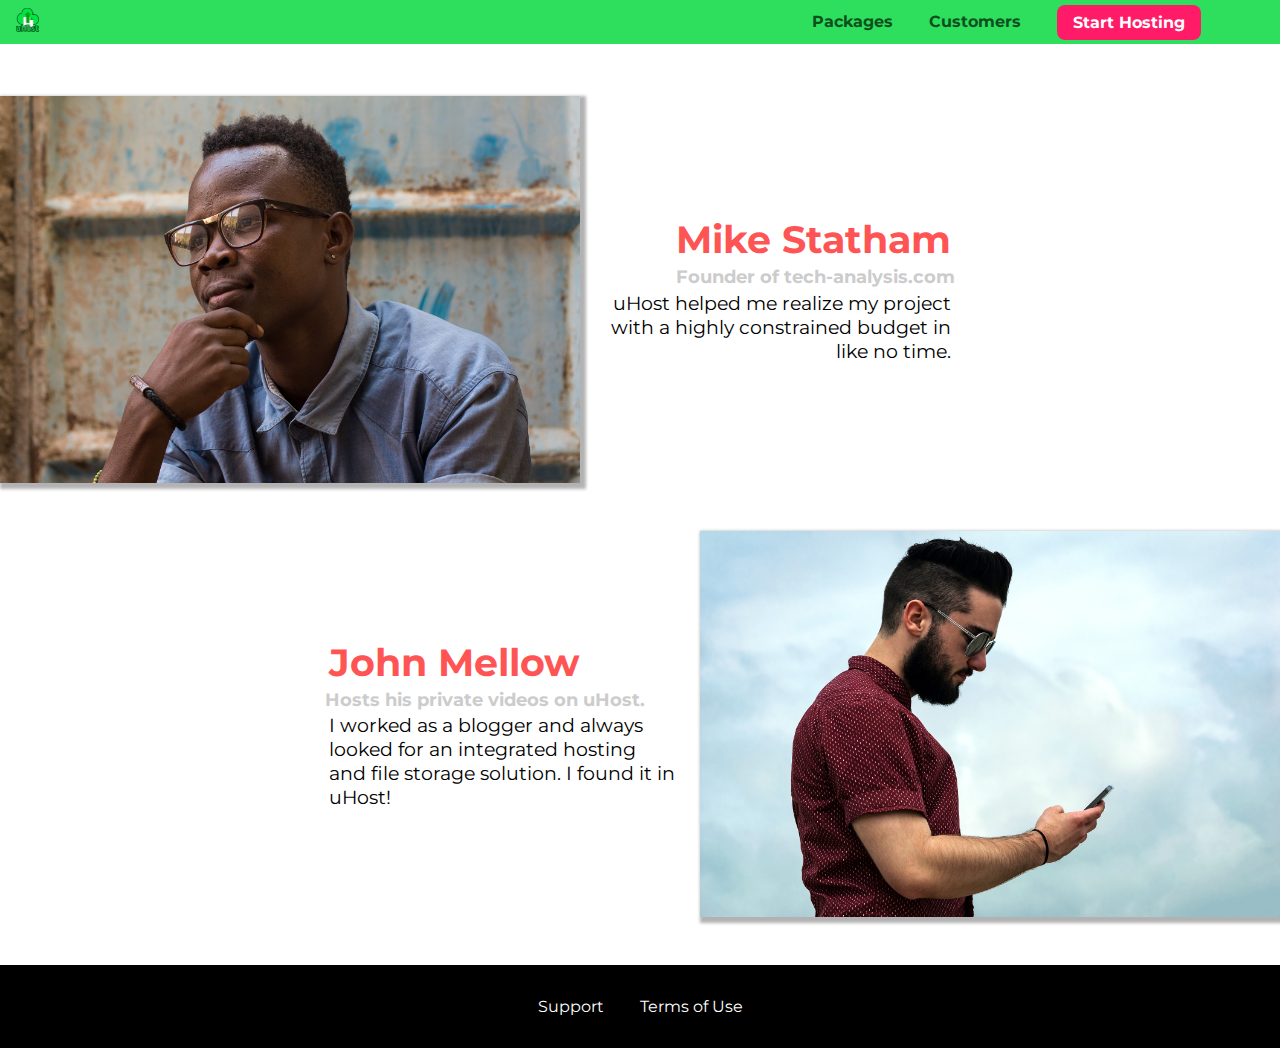
==== customers/index.html @ bc8a31b6 "Units" ====
<!DOCTYPE html>
<html lang="en">

<head>
    <meta charset="UTF-8">
    <meta name="viewport" content="width=device-width, initial-scale=1.0">
    <meta http-equiv="X-UA-Compatible" content="ie=edge">
    <title>uHost Customers</title>
    <link rel="shortcut icon" href="../favicon.png">
    <link href="https://fonts.googleapis.com/css?family=Anton|Montserrat:400,700" rel="stylesheet">
    <link rel="stylesheet" href="../shared.css">
    <link rel="stylesheet" href="customers.css">
</head>

<body>
  <div class="backdrop"></div>
    <header class="main-header">
        <div>
            <a href="../index.html" class="main-header__brand">
                <img src="../images/uhost-icon.png" alt="uHost - Your favorite hosting company" srcset="">                
            </a>
        </div>
        <nav class="main-nav">
            <ul class="main-nav__items">
                <li class="main-nav__item">
                    <a href="../packages/index.html">Packages</a>
                </li>
                <li class="main-nav__item">
                    <a href="index.html">Customers</a>
                </li>
                <li class="main-nav__item main-nav__item--cta">
                    <a href="start-hosting/index.html">Start Hosting</a>
                </li>
            </ul>
        </nav>
    </header>

    <main>
        <div>
            <div class="testimonial" id="customer-1">
                <div class="testimonial__image-container">
                    <img src="../images/customer-1.jpg" alt="Mike Statham - Customer" class="testimonial__image">
                </div>
                <div class="testimonial__info">
                    <h1 class="testimonial__name">Mike Statham</h1>
                    <h2 class="testimonial__subtitle">Founder of
                        <a href="tech-analysis.com">tech-analysis.com</a>
                    </h2>
                    <p class="testimonial__text">uHost helped me realize my project with a highly constrained budget in like no time.</p>
                </div>
            </div>
            <div class="testimonial" id="customer-2">

                <div class="testimonial__info">
                    <h1 class="testimonial__name">John Mellow</h1>
                    <h2 class="testimonial__subtitle">Hosts his private videos on uHost.
                    </h2>
                    <p class="testimonial__text">I worked as a blogger and always looked for an integrated hosting and file storage solution. I found
                        it in uHost!
                    </p>
                </div>
                <div class="testimonial__image-container">
                    <img src="../images/customer-2.jpg" alt="John Mellow - Customer" class="testimonial__image">
                </div>
            </div>
        </div>
    </main>
    <footer class="main-footer">
        <nav>
            <ul class="main-footer__links">
                <li class="main-footer__link">
                    <a href="#">Support</a>
                </li>
                <li class="main-footer__link">
                    <a href="#">Terms of Use</a>
                </li>
            </ul>
        </nav>
    </footer>
</body>

</html>
---- shared.css ----
* {
  box-sizing: border-box;
}

body {
  font-family: 'Montserrat', sans-serif;
  margin: 0;
}

.backdrop {
  position: fixed;
  display: none;
  top: 0;
  left: 0;
  z-index: 100;
  width: 100vw;
  height: 100vh;
  background: rgba(0,0,0,0.5);
}

.main-header {
  width: 100%;
  position: fixed;
  top: 0;
  left: 0;
  background: #2ddf5c;
  padding: 0.5rem 1rem;
  z-index: 1;
}

.main-header > div {
  display: inline-block;
  vertical-align: middle;
}

.main-header__brand {
  color: #0e4f1f;
  text-decoration: none;
  font-weight: bold;
  font-size: 1.5rem;
  height: 1.5rem;
  /* width: 20px; */
  display: inline-block;
}

.main-header__brand img {
  height: 100%;
  /* width: 100%; */
}

.main-nav {
  display: inline-block;
  text-align: right;
  width: calc(100% - 74px);
  vertical-align: middle;
}

.main-nav__items {
  margin: 0;
  padding: 0;
  list-style: none;
}

.main-nav__item {
  display: inline-block;
  margin: 0 1rem;
}

.main-nav__item a {
  text-decoration: none;
  color: #0e4f1f;
  font-weight: bold;
  padding: 0.2rem 0;
}

.main-nav__item a:hover,
.main-nav__item a:active {
  color: white;
  border-bottom: 5px solid white;
}

.main-nav__item--cta a {
  color: white;
  background: #ff1b68;
  padding: 0.5rem 1rem;
  border-radius: 8px;
}

.main-nav__item--cta a:hover,
.main-nav__item--cta a:active {
  color: #ff1b68;
  background: white;
  border: none;
}

.main-footer {
  background: black;
  padding: 2rem;
  margin-top: 3rem;
}

.main-footer__links {
  list-style: none;
  margin: 0;
  padding: 0;
  text-align: center;
}

.main-footer__link {
  display: inline-block;
  margin: 0 1rem;
}

.main-footer__link a {
  color: white;
  text-decoration: none;
}

.main-footer__link a:hover,
.main-footer__link a:active {
  color: #ccc;
}

.button {
  background: #0e4f1f;
  color: white;
  font: inherit;
  border: 1.5px solid #0e4f1f;
  padding: 0.5rem;
  border-radius: 8px;
  font-weight: bold;
  cursor: pointer;
}

.button:hover,
.button:active {
  background: white;
  color: #0e4f1f;
}

.button:focus {
  outline: none;
}
---- customers/customers.css ----
.testimonial {
    font-size: 1.2rem;
    margin: 3rem 0;
  }
  
  .testimonial__list {
    width: 80%;
    margin: auto;
  }
  
  .testimonial:first-of-type {
    margin-top: 96px;
  }

  .testimonial__image-container {
    width: 65%;
    max-width: 580px;
    display: inline-block;
    vertical-align: middle;
    box-shadow: 3px 3px 3px 3px rgba(0, 0 ,0 , 0.3);
  }

  .testimonial__image {
    width: 100%;    
    vertical-align: top;
  }
  
  .testimonial__info {
    text-align: right;
    padding: 0.9rem;    
    display: inline-block;
    vertical-align: middle;      
    width: 30%;
  }
  
  #customer-2.testimonial {
    text-align: right;
  }
  
  #customer-2 .testimonial__info {
    text-align: left;
  }
  
  .testimonial__name {
    margin: 0.2rem;
    color: #ff5454;
    font-size: 2em;
  }
  
  .testimonial__subtitle {
    margin: 0;
    font-size: 1.1rem;
    color: #ccc;
  }
  
  .testimonial__subtitle a {
    color: inherit;
    text-decoration: none;
  }
  
  .testimonial__subtitle a:hover,
  .testimonial__subtitle a:active {
    color: #7a7a7a;
  }
  
  .testimonial__text {
    margin: 0.2rem;
  }
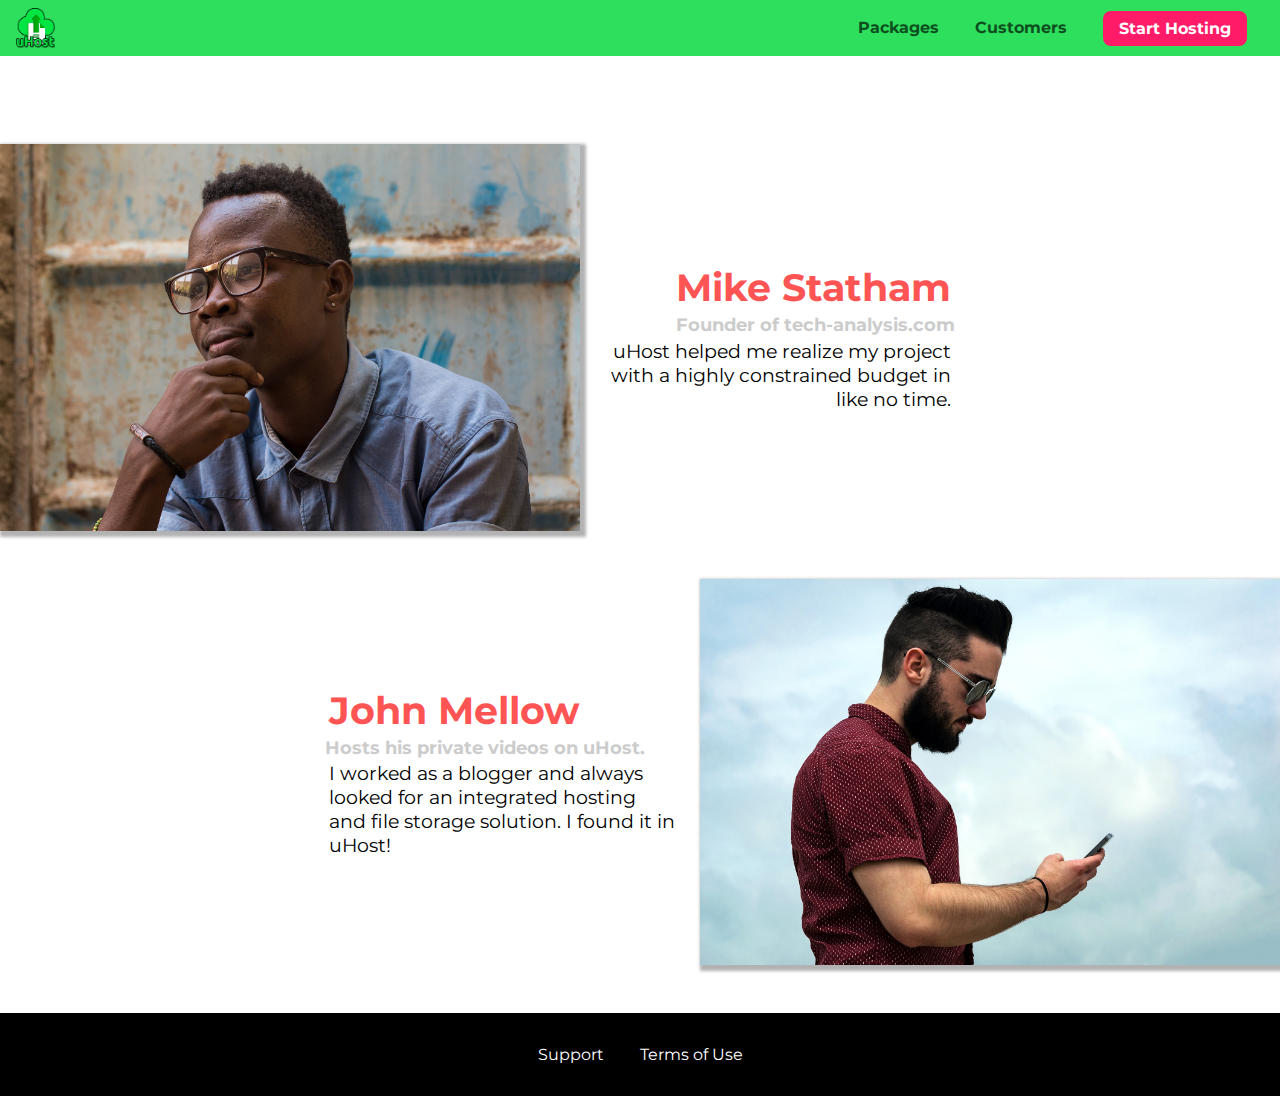
==== commit 241b4e48: "section 9 and 10" ====
--- a/customers/index.html
+++ b/customers/index.html
@@ -1,82 +1,118 @@
 <!DOCTYPE html>
 <html lang="en">
+  <head>
+    <meta charset="UTF-8" />
+    <meta name="viewport" content="width=device-width, initial-scale=1.0" />
+    <meta http-equiv="X-UA-Compatible" content="ie=edge" />
+    <title>uHost Customers</title>
+    <link rel="shortcut icon" href="../favicon.png" />
+    <link
+      href="https://fonts.googleapis.com/css?family=Anton|Montserrat:400,700"
+      rel="stylesheet"
+    />
+    <link rel="stylesheet" href="../shared.css" />
+    <link rel="stylesheet" href="customers.css" />
+  </head>
 
-<head>
-    <meta charset="UTF-8">
-    <meta name="viewport" content="width=device-width, initial-scale=1.0">
-    <meta http-equiv="X-UA-Compatible" content="ie=edge">
-    <title>uHost Customers</title>
-    <link rel="shortcut icon" href="../favicon.png">
-    <link href="https://fonts.googleapis.com/css?family=Anton|Montserrat:400,700" rel="stylesheet">
-    <link rel="stylesheet" href="../shared.css">
-    <link rel="stylesheet" href="customers.css">
-</head>
-
-<body>
-  <div class="backdrop"></div>
+  <body>
+    <div class="backdrop"></div>
     <header class="main-header">
-        <div>
-            <a href="../index.html" class="main-header__brand">
-                <img src="../images/uhost-icon.png" alt="uHost - Your favorite hosting company" srcset="">                
-            </a>
+      <div>
+        <button class="toggle-button">
+          <span class="toggle-button__bar"></span>
+          <span class="toggle-button__bar"></span>
+          <span class="toggle-button__bar"></span>
+        </button>
+        <a href="../index.html" class="main-header__brand">
+          <img
+            src="../images/uhost-icon.png"
+            alt="uHost - Your favorite hosting company"
+            srcset=""
+          />
+        </a>
+      </div>
+      <nav class="main-nav">
+        <ul class="main-nav__items">
+          <li class="main-nav__item">
+            <a href="../packages/index.html">Packages</a>
+          </li>
+          <li class="main-nav__item">
+            <a href="index.html">Customers</a>
+          </li>
+          <li class="main-nav__item main-nav__item--cta">
+            <a href="start-hosting/index.html">Start Hosting</a>
+          </li>
+        </ul>
+      </nav>
+    </header>
+    <nav class="mobile-nav">
+      <ul class="mobile-nav__items">
+        <li class="mobile-nav__item">
+          <a href="packages/index.html">Packages</a>
+        </li>
+        <li class="mobile-nav__item">
+          <a href="customers/index.html">Customers</a>
+        </li>
+        <li class="mobile-nav__item mobile-nav__item--cta">
+          <a href="start-hosting/index.html">Start Hosting</a>
+        </li>
+      </ul>
+    </nav>
+    <main>
+      <div>
+        <div class="testimonial" id="customer-1">
+          <div class="testimonial__image-container">
+            <img
+              src="../images/customer-1.jpg"
+              alt="Mike Statham - Customer"
+              class="testimonial__image"
+            />
+          </div>
+          <div class="testimonial__info">
+            <h1 class="testimonial__name">Mike Statham</h1>
+            <h2 class="testimonial__subtitle">
+              Founder of
+              <a href="tech-analysis.com">tech-analysis.com</a>
+            </h2>
+            <p class="testimonial__text">
+              uHost helped me realize my project with a highly constrained
+              budget in like no time.
+            </p>
+          </div>
         </div>
-        <nav class="main-nav">
-            <ul class="main-nav__items">
-                <li class="main-nav__item">
-                    <a href="../packages/index.html">Packages</a>
-                </li>
-                <li class="main-nav__item">
-                    <a href="index.html">Customers</a>
-                </li>
-                <li class="main-nav__item main-nav__item--cta">
-                    <a href="start-hosting/index.html">Start Hosting</a>
-                </li>
-            </ul>
-        </nav>
-    </header>
-
-    <main>
-        <div>
-            <div class="testimonial" id="customer-1">
-                <div class="testimonial__image-container">
-                    <img src="../images/customer-1.jpg" alt="Mike Statham - Customer" class="testimonial__image">
-                </div>
-                <div class="testimonial__info">
-                    <h1 class="testimonial__name">Mike Statham</h1>
-                    <h2 class="testimonial__subtitle">Founder of
-                        <a href="tech-analysis.com">tech-analysis.com</a>
-                    </h2>
-                    <p class="testimonial__text">uHost helped me realize my project with a highly constrained budget in like no time.</p>
-                </div>
-            </div>
-            <div class="testimonial" id="customer-2">
-
-                <div class="testimonial__info">
-                    <h1 class="testimonial__name">John Mellow</h1>
-                    <h2 class="testimonial__subtitle">Hosts his private videos on uHost.
-                    </h2>
-                    <p class="testimonial__text">I worked as a blogger and always looked for an integrated hosting and file storage solution. I found
-                        it in uHost!
-                    </p>
-                </div>
-                <div class="testimonial__image-container">
-                    <img src="../images/customer-2.jpg" alt="John Mellow - Customer" class="testimonial__image">
-                </div>
-            </div>
+        <div class="testimonial" id="customer-2">
+          <div class="testimonial__info">
+            <h1 class="testimonial__name">John Mellow</h1>
+            <h2 class="testimonial__subtitle">
+              Hosts his private videos on uHost.
+            </h2>
+            <p class="testimonial__text">
+              I worked as a blogger and always looked for an integrated hosting
+              and file storage solution. I found it in uHost!
+            </p>
+          </div>
+          <div class="testimonial__image-container">
+            <img
+              src="../images/customer-2.jpg"
+              alt="John Mellow - Customer"
+              class="testimonial__image"
+            />
+          </div>
         </div>
+      </div>
     </main>
     <footer class="main-footer">
-        <nav>
-            <ul class="main-footer__links">
-                <li class="main-footer__link">
-                    <a href="#">Support</a>
-                </li>
-                <li class="main-footer__link">
-                    <a href="#">Terms of Use</a>
-                </li>
-            </ul>
-        </nav>
+      <nav>
+        <ul class="main-footer__links">
+          <li class="main-footer__link">
+            <a href="#">Support</a>
+          </li>
+          <li class="main-footer__link">
+            <a href="#">Terms of Use</a>
+          </li>
+        </ul>
+      </nav>
     </footer>
-</body>
-
-</html>+    <script src="../shared.js"></script>
+  </body>
+</html>
--- a/shared.css
+++ b/shared.css
@@ -3,8 +3,13 @@
 }
 
 body {
-  font-family: 'Montserrat', sans-serif;
+  font-family: "Montserrat", sans-serif;
   margin: 0;
+}
+
+main {
+  min-height: calc(100vh - 3.5rem - 8rem);
+  margin-top: 3.5rem;
 }
 
 .backdrop {
@@ -15,7 +20,7 @@
   z-index: 100;
   width: 100vw;
   height: 100vh;
-  background: rgba(0,0,0,0.5);
+  background: rgba(0, 0, 0, 0.5);
 }
 
 .main-header {
@@ -33,14 +38,36 @@
   vertical-align: middle;
 }
 
+.toggle-button {
+  width: 3rem;
+  background: transparent;
+  border: none;
+  cursor: pointer;
+  padding-top: 0;
+  padding-bottom: 0;
+  vertical-align: middle;
+}
+
+.toggle-button:focus {
+  outline: none;
+}
+
+.toggle-button__bar {
+  width: 100%;
+  height: 0.2rem;
+  background: black;
+  display: block;
+  margin: 0.6rem 0;
+}
+
 .main-header__brand {
   color: #0e4f1f;
   text-decoration: none;
   font-weight: bold;
-  font-size: 1.5rem;
-  height: 1.5rem;
+  height: 2.5rem;
   /* width: 20px; */
   display: inline-block;
+  vertical-align: middle;
 }
 
 .main-header__brand img {
@@ -49,10 +76,7 @@
 }
 
 .main-nav {
-  display: inline-block;
-  text-align: right;
-  width: calc(100% - 74px);
-  vertical-align: middle;
+  display: none;
 }
 
 .main-nav__items {
@@ -66,7 +90,8 @@
   margin: 0 1rem;
 }
 
-.main-nav__item a {
+.main-nav__item a,
+.mobile-nav__item a {
   text-decoration: none;
   color: #0e4f1f;
   font-weight: bold;
@@ -79,7 +104,8 @@
   border-bottom: 5px solid white;
 }
 
-.main-nav__item--cta a {
+.main-nav__item--cta a,
+.mobile-nav__item--cta a {
   color: white;
   background: #ff1b68;
   padding: 0.5rem 1rem;
@@ -87,10 +113,25 @@
 }
 
 .main-nav__item--cta a:hover,
-.main-nav__item--cta a:active {
+.main-nav__item--cta a:active,
+.mobile-nav__item--cta a:hover,
+.mobile-nav__item--cta a:active {
   color: #ff1b68;
   background: white;
   border: none;
+}
+
+@media (min-width: 40rem) {
+  .toggle-button {
+    display: none;
+  }
+
+  .main-nav {
+    display: inline-block;
+    text-align: right;
+    width: calc(100% - 44px);
+    vertical-align: middle;
+  }
 }
 
 .main-footer {
@@ -107,8 +148,8 @@
 }
 
 .main-footer__link {
-  display: inline-block;
-  margin: 0 1rem;
+  display: block;
+  margin: 1rem 0;
 }
 
 .main-footer__link a {
@@ -119,6 +160,34 @@
 .main-footer__link a:hover,
 .main-footer__link a:active {
   color: #ccc;
+}
+
+.mobile-nav {
+  display: none;
+  position: fixed;
+  z-index: 101;
+  top: 0;
+  left: 0;
+  background: white;
+  width: 80%;
+  height: 100vh;
+}
+
+.mobile-nav__items {
+  width: 90%;
+  height: 100%;
+  list-style: none;
+  margin: 10% auto;
+  padding: 0;
+  text-align: center;
+}
+
+.mobile-nav__item {
+  margin: 1rem 0;
+}
+
+.mobile-nav__item a {
+  font-size: 1.5rem;
 }
 
 .button {
@@ -141,3 +210,14 @@
 .button:focus {
   outline: none;
 }
+
+.open {
+    display: block !important;
+}
+
+@media (min-width: 40rem) {
+  .main-footer__link {
+    display: inline-block;
+    margin: 0 1rem;
+  }
+}
--- a/customers/customers.css
+++ b/customers/customers.css
@@ -1,22 +1,22 @@
+main {
+  padding-top: 2.5rem;
+}
+
 .testimonial {
     font-size: 1.2rem;
-    margin: 3rem 0;
+    /* margin: 3rem 0; */
   }
   
-  .testimonial__list {
+  /* .testimonial__list {
     width: 80%;
     margin: auto;
-  }
-  
-  .testimonial:first-of-type {
-    margin-top: 96px;
-  }
+  } */
 
   .testimonial__image-container {
     width: 65%;
     max-width: 580px;
-    display: inline-block;
-    vertical-align: middle;
+    /* display: inline-block; */
+    /* vertical-align: middle; */
     box-shadow: 3px 3px 3px 3px rgba(0, 0 ,0 , 0.3);
   }
 
@@ -28,9 +28,9 @@
   .testimonial__info {
     text-align: right;
     padding: 0.9rem;    
-    display: inline-block;
-    vertical-align: middle;      
-    width: 30%;
+    /* display: inline-block; */
+    /* vertical-align: middle;       */
+    /* width: 30%; */
   }
   
   #customer-2.testimonial {
@@ -67,4 +67,26 @@
     margin: 0.2rem;
   }
   
-  +  @media (min-width: 40rem) {
+    .testimonial {
+      font-size: 1.2rem;
+      margin: 3rem auto;
+      max-width: 1500px;
+    }
+
+
+    .testimonial__image-container {      
+      display: inline-block;
+      vertical-align: middle;      
+      widows: 66%;
+    }
+
+
+    .testimonial__info {
+      text-align: right;
+      padding: 0.9rem;    
+      display: inline-block; 
+      vertical-align: middle;       
+      width: 30%;
+    }
+  }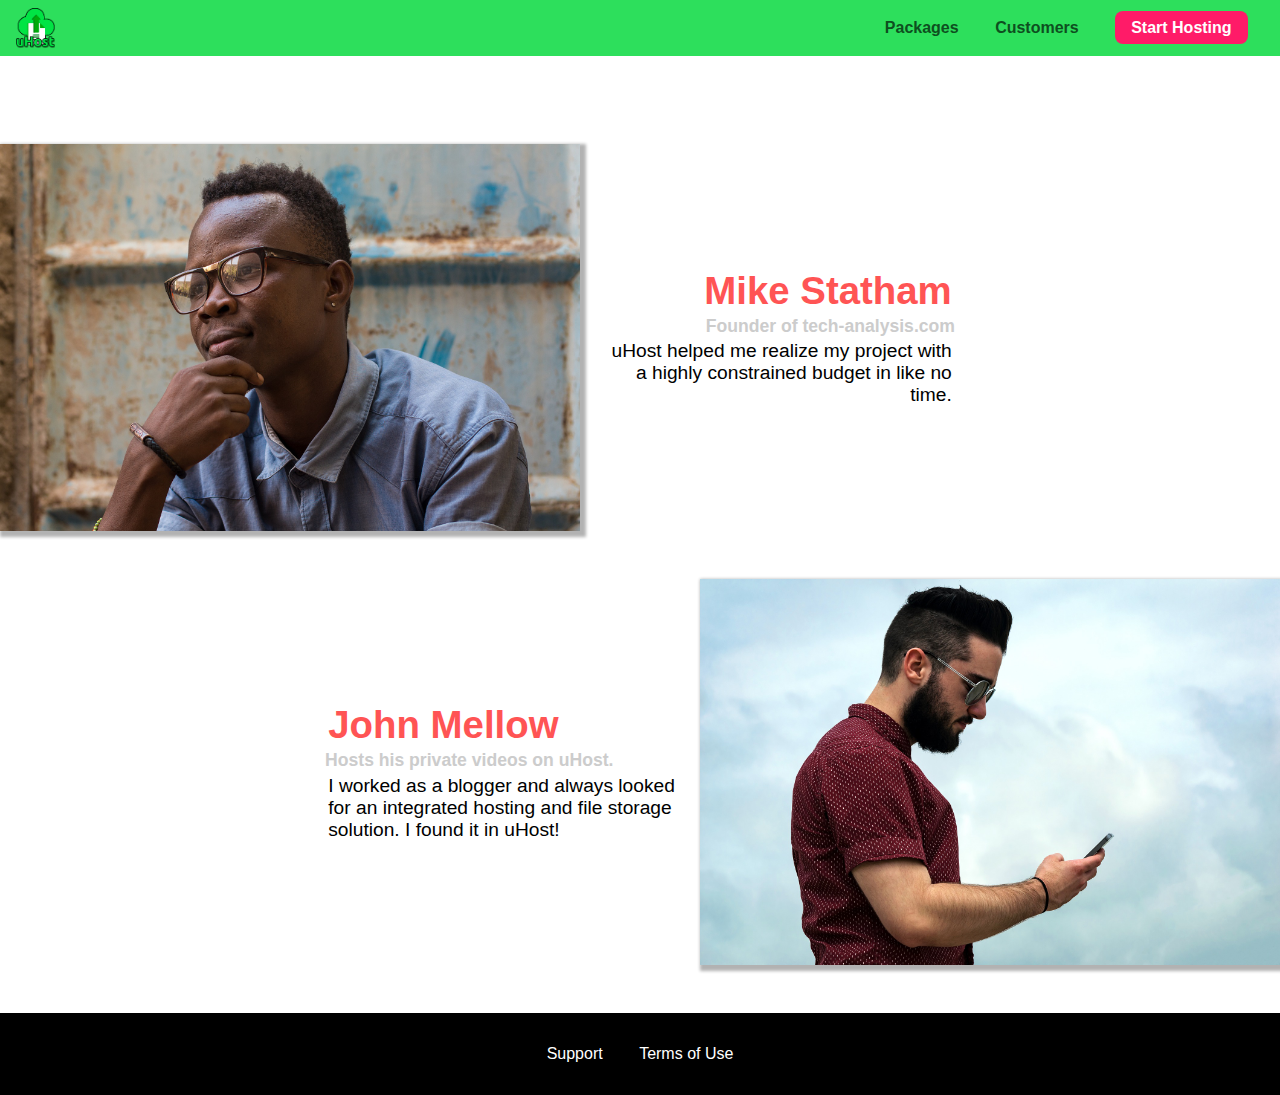
==== commit dcdb0cc7: "font ont styling - section 12" ====
--- a/customers/index.html
+++ b/customers/index.html
@@ -5,11 +5,7 @@
     <meta name="viewport" content="width=device-width, initial-scale=1.0" />
     <meta http-equiv="X-UA-Compatible" content="ie=edge" />
     <title>uHost Customers</title>
-    <link rel="shortcut icon" href="../favicon.png" />
-    <link
-      href="https://fonts.googleapis.com/css?family=Anton|Montserrat:400,700"
-      rel="stylesheet"
-    />
+    <link rel="shortcut icon" href="../favicon.png" />    
     <link rel="stylesheet" href="../shared.css" />
     <link rel="stylesheet" href="customers.css" />
   </head>
--- a/shared.css
+++ b/shared.css
@@ -207,6 +207,13 @@
   color: #0e4f1f;
 }
 
+.button[disabled] {
+  cursor: not-allowed;
+  border: #a1a1a1;
+  background: #ccc;
+  color: #a1a1a1;
+}
+
 .button:focus {
   outline: none;
 }
--- a/customers/customers.css
+++ b/customers/customers.css
@@ -65,6 +65,7 @@
   
   .testimonial__text {
     margin: 0.2rem;
+    
   }
   
   @media (min-width: 40rem) {
